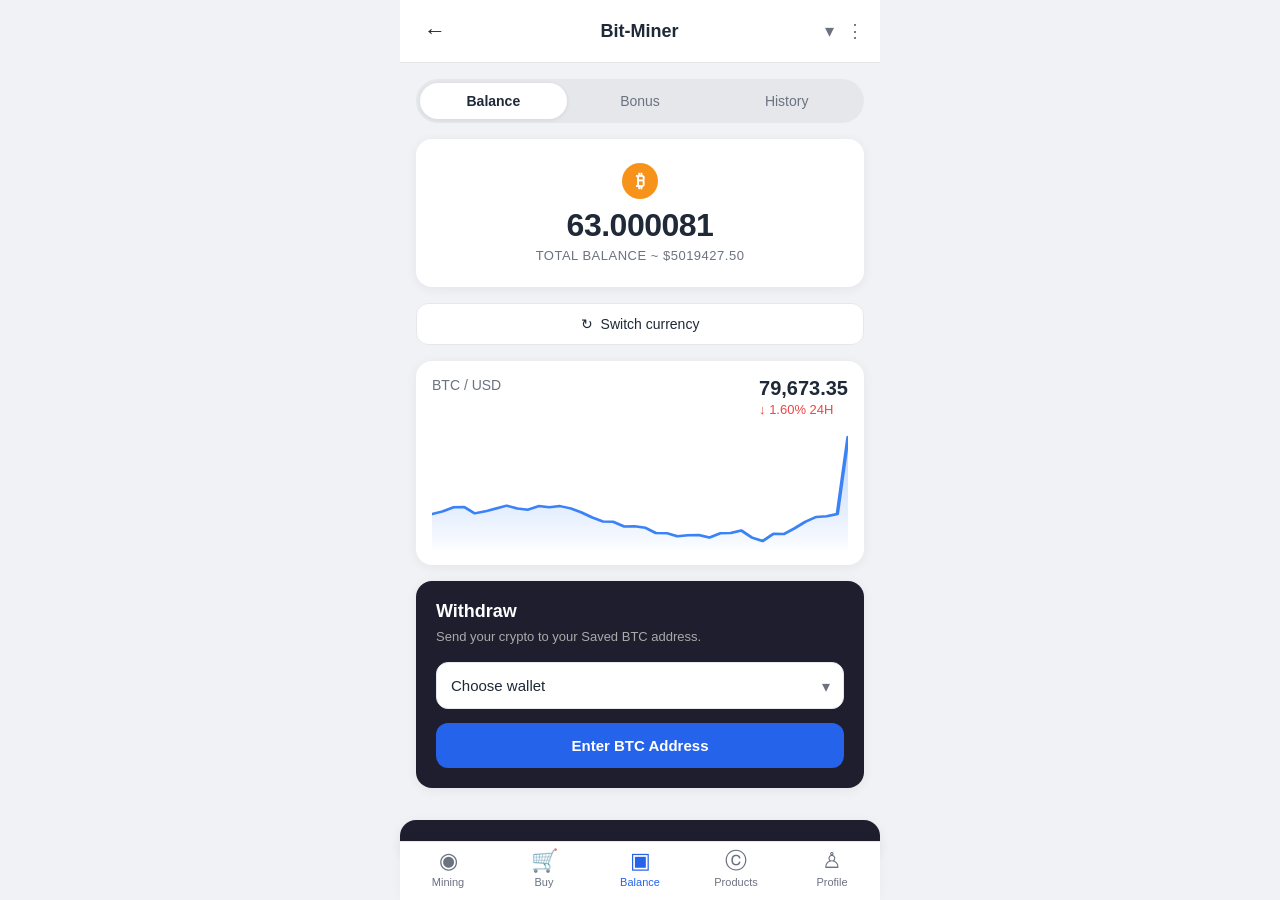
==== balance.html @ bf20418c "Initial upload" ====
<!doctype html>
<html lang="en">
<head>
  <meta charset="utf-8">
  <meta name="viewport" content="width=device-width,initial-scale=1,maximum-scale=1,user-scalable=no">
  <title>Bit-Miner | Balance</title>
  <link rel="stylesheet" href="css/styles.css">
  <link rel="stylesheet" href="css/withdrawal.css">
</head>
<body>
  <header class="header">
    <a href="index.html" class="back">←</a>
    <span class="header-title">Bit-Miner</span>
    <div class="header-actions">
      <span>▾</span>
      <span>⋮</span>
    </div>
  </header>

  <main>
    <!-- Tabs -->
    <div class="tabs">
      <a href="balance.html#" class="active">Balance</a>
      <a href="bonus.html">Bonus</a>
      <a href="history.html">History</a>
    </div>

    <!-- Big Mining Balance -->
    <section class="mining-balance">
      <div class="btc-icon">₿</div>
      <div class="amount" data-btc-amount>0.000001</div>
      <div class="usd" data-btc-usd data-prefix="TOTAL BALANCE ">~ $0.07</div>
    </section>

    <!-- Switch currency -->
    <button class="switch-btn" type="button">
      <span>↻</span> Switch currency
    </button>

    <!-- Live Chart -->
    <section class="chart-card">
      <div class="price-row">
        <div>
          <div class="pair">BTC / USD</div>
        </div>
        <div>
          <div class="price" data-btc-price>79,673.35</div>
          <div class="change down" data-btc-change>↓ 1.6% 24H</div>
        </div>
      </div>
      <div class="chart-container"></div>
    </section>

   

    <!-- Withdraw -->
<section class="withdraw-card" id="withdrawSection">
  <h3>Withdraw</h3>
   <p>Send your crypto to your Saved BTC address.</p>
  <!-- <p>Send your crypto to NC Wallet or another address.</p> -->

  <!-- State A: No address saved -->
  <div id="noAddressState">
    <div class="select-wrap" style="margin-bottom:14px">
      <select id="walletSelect">
        <option value="">Choose wallet</option>
        <!-- <option value="nc">NC Wallet</option> -->
        <option value="external">External address</option>
      </select>
    </div>

    <!-- <div class="nc-promo">
      <div class="nc-logo">NC</div>
      <p>Switch to <strong>NC Wallet</strong> for instant, no-limit withdrawals.</p>
    </div> -->

    <button class="connect-btn" type="button" id="openAddressModalBtn">
      Enter BTC Address
    </button>
  </div>

  <!-- State B: Address already saved -->
  <div id="hasAddressState" class="hidden">
    <div class="saved-address-box">
      <span class="addr-icon">👜</span>
      <span class="addr-text" id="savedAddressText"></span>
      <button type="button" class="clear-addr" id="clearAddressBtn">×</button>
    </div>

    <div class="min-info">
      <strong>Minimum withdrawal: 0.00011 BTC</strong><br>
      The minimum withdrawal amount varies depending on the network load. No fees charged.
    </div>

    <!-- <div class="nc-link-row">
      <div class="nc-logo-sm">NC</div>
      <span>To withdraw without delays, use <strong>NC Wallet</strong></span>
      <span class="arrow">›</span>
    </div> -->

    <div class="amount-input-wrap" id="amountWrap">
      <label>Enter amount</label>
      <div class="amount-row">
        <input type="number" id="withdrawAmount" step="0.00000001" min="0.000001" placeholder="0.00000000" inputmode="decimal">
        <button type="button" class="max-btn" id="maxBtn">MAX</button>
      </div>
    </div>
    <div class="amount-error" id="amountError"></div>

    <button class="withdraw-btn" type="button" id="withdrawBtn" disabled>Withdraw</button>
  </div>
</section>

<!-- Address Modal -->
<div class="withdraw-modal-overlay" id="addressModal">
  <div class="withdraw-modal">
    <button class="close-x" id="closeModalBtn">×</button>
    <div class="wallet-icon">💼</div>
    <h2>Withdraw to BTC address</h2>
    <p class="desc">Enter Bitcoin wallet address to send your crypto to.</p>

    <div class="address-input-wrap">
      <span>👜</span>
      <input type="text" id="btcAddressInput" placeholder="Bitcoin address" autocomplete="off" spellcheck="false">
    </div>

    <button class="confirm-address-btn" id="confirmAddressBtn">Confirm</button>
  </div>
</div>
  </main>

   <!-- just used section to move space-->
    <section class="withdraw-card">
      
      
    </section>

  <nav class="bottom">
    <a href="index.html">
      <span class="nav-icon">◉</span>
      <span>Mining</span>
    </a>
    <a href="buy.html">
      <span class="nav-icon">🛒</span>
      <span>Buy</span>
    </a>
    <a href="balance.html" class="active">
      <span class="nav-icon">▣</span>
      <span>Balance</span>
    </a>
    <a href="products.html">
      <span class="nav-icon">ⓒ</span>
      <span>Products</span>
    </a>
    <a href="profile.html">
      <span class="nav-icon">♙</span>
      <span>Profile</span>
    </a>
  </nav>

  <script src="js/script.js"></script>
  <script src="js/app.js"></script>
  <script src="js/withdrawal.js"></script>
</body>
</html>
---- css/styles.css ----
/* Bit-Miner - Shared Styles */
* {
  box-sizing: border-box;
  margin: 0;
  padding: 0;
}

:root {
  --bg: #f0f2f5;
  --card: #ffffff;
  --primary: #2563eb;
  --primary-dark: #1d4ed8;
  --text: #1f2937;
  --muted: #6b7280;
  --border: #e5e7eb;
  --green: #10b981;
  --red: #ef4444;
  --radius: 16px;
  --shadow: 0 2px 12px rgba(0,0,0,0.06);
}

html, body {
  height: 100%;
  font-family: -apple-system, BlinkMacSystemFont, "Segoe UI", Roboto, Helvetica, Arial, sans-serif;
  background: var(--bg);
  color: var(--text);
  -webkit-font-smoothing: antialiased;
}

body {
  max-width: 480px;
  margin: 0 auto;
  position: relative;
  min-height: 100vh;
  padding-bottom: 80px;
}

/* Header */
.top, .header {
  display: flex;
  align-items: center;
  justify-content: space-between;
  padding: 14px 16px;
  background: var(--card);
  position: sticky;
  top: 0;
  z-index: 50;
  border-bottom: 1px solid var(--border);
}

.brand, .header-title {
  font-size: 18px;
  font-weight: 700;
  color: var(--text);
  text-decoration: none;
}

.back {
  font-size: 22px;
  color: var(--text);
  text-decoration: none;
  padding: 4px 8px;
}

.header-actions {
  display: flex;
  gap: 12px;
  font-size: 18px;
  color: var(--muted);
}

/* Main */
main {
  padding: 16px;
}

.page-title {
  display: flex;
  align-items: center;
  gap: 8px;
  margin-bottom: 16px;
}

.page-title h1 {
  font-size: 22px;
  font-weight: 700;
}

.info {
  width: 20px;
  height: 20px;
  border-radius: 50%;
  background: #e5e7eb;
  color: var(--muted);
  font-size: 12px;
  display: flex;
  align-items: center;
  justify-content: center;
  font-weight: 600;
}

/* Promo */
.promo {
  background: linear-gradient(135deg, #1e3a8a, #3b82f6);
  color: white;
  border-radius: var(--radius);
  padding: 18px;
  display: flex;
  justify-content: space-between;
  align-items: center;
  margin-bottom: 16px;
}

.promo b {
  font-size: 18px;
  display: block;
  margin-bottom: 4px;
}

.promo p {
  font-size: 13px;
  opacity: 0.9;
}

.promo .coin {
  font-size: 36px;
  opacity: 0.9;
}

/* Balance card (Mining page) */
.balance-card {
  background: var(--card);
  border-radius: var(--radius);
  padding: 20px;
  box-shadow: var(--shadow);
  margin-bottom: 16px;
}

.asset {
  display: flex;
  align-items: center;
  gap: 12px;
  margin-bottom: 20px;
}

.asset .btc {
  width: 40px;
  height: 40px;
  background: #f7931a;
  color: white;
  border-radius: 50%;
  display: flex;
  align-items: center;
  justify-content: center;
  font-size: 20px;
  font-weight: 700;
}

.asset strong {
  font-size: 22px;
  display: block;
}

.asset small {
  color: var(--muted);
  font-size: 13px;
}

.asset b {
  margin-left: auto;
  color: var(--muted);
  font-size: 20px;
}

/* Gauge */
.gauge-wrap {
  display: flex;
  justify-content: center;
  margin: 10px 0 20px;
}

.gauge {
  position: relative;
  width: 260px;
  height: 140px;
}

.gauge-arc {
  width: 260px;
  height: 130px;
  border: 12px solid #e5e7eb;
  border-bottom: none;
  border-radius: 130px 130px 0 0;
  position: relative;
  overflow: hidden;
}

.gauge-arc::before {
  content: '';
  position: absolute;
  inset: -12px;
  border: 12px solid transparent;
  border-top-color: var(--primary);
  border-left-color: var(--primary);
  border-radius: 50%;
  transform: rotate(-45deg);
}

.needle {
  position: absolute;
  bottom: 0;
  left: 50%;
  width: 4px;
  height: 110px;
  background: var(--primary);
  transform-origin: bottom center;
  transform: translateX(-50%) rotate(-30deg);
  border-radius: 4px;
  z-index: 2;
}

.needle::after {
  content: '';
  position: absolute;
  bottom: -6px;
  left: 50%;
  transform: translateX(-50%);
  width: 14px;
  height: 14px;
  background: var(--primary);
  border-radius: 50%;
}

.gauge-labels {
  position: absolute;
  inset: 0;
  pointer-events: none;
  font-size: 9px;
  color: var(--muted);
}

.g-label {
  position: absolute;
}

.g-0 { left: 8px; bottom: 0; }
.g-5k { left: 28px; bottom: 28px; }
.g-25k { left: 55px; bottom: 55px; }
.g-50k { left: 90px; bottom: 72px; }
.g-100k { left: 120px; top: 8px; }
.g-250k { right: 90px; bottom: 72px; }
.g-500k { right: 55px; bottom: 55px; }
.g-1m { right: 28px; bottom: 28px; }
.g-50m { right: 8px; bottom: 0; }
.g-500m { display: none; }
.g-750m { display: none; }

.mine-btn {
  display: block;
  width: 100%;
  background: var(--primary);
  color: white;
  text-align: center;
  padding: 14px;
  border-radius: 12px;
  font-weight: 600;
  font-size: 16px;
  text-decoration: none;
  transition: background 0.2s;
}

.mine-btn:hover, .mine-btn:active {
  background: var(--primary-dark);
}

/* Tabs (Balance page) */
.tabs {
  display: flex;
  background: #e5e7eb;
  border-radius: 24px;
  padding: 4px;
  margin-bottom: 16px;
}

.tabs a, .tabs button {
  flex: 1;
  text-align: center;
  padding: 10px 8px;
  border-radius: 20px;
  font-size: 14px;
  font-weight: 500;
  color: var(--muted);
  text-decoration: none;
  background: transparent;
  border: none;
  cursor: pointer;
}

.tabs .active {
  background: white;
  color: var(--text);
  font-weight: 600;
  box-shadow: 0 1px 4px rgba(0,0,0,0.08);
}

/* Switch currency */
.switch-btn {
  display: flex;
  align-items: center;
  justify-content: center;
  gap: 8px;
  width: 100%;
  background: var(--card);
  border: 1px solid var(--border);
  border-radius: 12px;
  padding: 12px;
  font-size: 14px;
  font-weight: 500;
  color: var(--text);
  margin-bottom: 16px;
  cursor: pointer;
}

/* Price + Chart card */
.chart-card {
  background: var(--card);
  border-radius: var(--radius);
  padding: 16px;
  box-shadow: var(--shadow);
  margin-bottom: 16px;
}

.price-row {
  display: flex;
  justify-content: space-between;
  align-items: flex-start;
  margin-bottom: 12px;
}

.price-row .pair {
  font-size: 14px;
  color: var(--muted);
  font-weight: 500;
}

.price-row .price {
  font-size: 20px;
  font-weight: 700;
  text-align: right;
}

.price-row .change {
  font-size: 13px;
  margin-top: 2px;
}

.change.down { color: var(--red); }
.change.up { color: var(--green); }

.chart-container {
  height: 120px;
  width: 100%;
  position: relative;
  overflow: hidden;
}

.chart-container svg {
  width: 100%;
  height: 100%;
  display: block;
}

/* Mining balance big display */
.mining-balance {
  background: var(--card);
  border-radius: var(--radius);
  padding: 24px 16px;
  text-align: center;
  box-shadow: var(--shadow);
  margin-bottom: 16px;
}

.mining-balance .btc-icon {
  width: 36px;
  height: 36px;
  background: #f7931a;
  color: white;
  border-radius: 50%;
  display: inline-flex;
  align-items: center;
  justify-content: center;
  font-size: 18px;
  font-weight: 700;
  margin-bottom: 8px;
}

.mining-balance .amount {
  font-size: 32px;
  font-weight: 700;
  letter-spacing: -0.5px;
}

.mining-balance .usd {
  font-size: 13px;
  color: var(--muted);
  margin-top: 4px;
  text-transform: uppercase;
  letter-spacing: 0.5px;
}

/* Withdraw card */
.withdraw-card {
  background: var(--card);
  border-radius: var(--radius);
  padding: 20px;
  box-shadow: var(--shadow);
  margin-bottom: 16px;
}

.withdraw-card h3 {
  font-size: 18px;
  margin-bottom: 6px;
}

.withdraw-card > p {
  font-size: 13px;
  color: var(--muted);
  margin-bottom: 16px;
  line-height: 1.4;
}

.select-wrap {
  position: relative;
  margin-bottom: 16px;
}

.select-wrap select {
  width: 100%;
  padding: 14px 40px 14px 14px;
  border: 1px solid var(--border);
  border-radius: 12px;
  font-size: 15px;
  appearance: none;
  background: white;
  color: var(--text);
}

.select-wrap::after {
  content: '▾';
  position: absolute;
  right: 14px;
  top: 50%;
  transform: translateY(-50%);
  color: var(--muted);
  pointer-events: none;
}

.nc-promo {
  background: #eff6ff;
  border-radius: 12px;
  padding: 14px;
  display: flex;
  align-items: center;
  gap: 12px;
  margin-bottom: 16px;
}

.nc-logo {
  width: 40px;
  height: 40px;
  background: #1e3a8a;
  color: #fbbf24;
  border-radius: 10px;
  display: flex;
  align-items: center;
  justify-content: center;
  font-weight: 800;
  font-size: 14px;
  flex-shrink: 0;
}

.nc-promo p {
  font-size: 13px;
  color: var(--text);
  line-height: 1.35;
}

.nc-promo strong {
  color: var(--primary);
}

.connect-btn {
  display: flex;
  align-items: center;
  justify-content: center;
  gap: 8px;
  width: 100%;
  background: var(--primary);
  color: white;
  border: none;
  border-radius: 12px;
  padding: 14px;
  font-size: 15px;
  font-weight: 600;
  cursor: pointer;
}

.connect-btn:active {
  background: var(--primary-dark);
}

/* Bottom Nav */
.bottom {
  position: fixed;
  bottom: 0;
  left: 50%;
  transform: translateX(-50%);
  width: 100%;
  max-width: 480px;
  background: var(--card);
  border-top: 1px solid var(--border);
  display: flex;
  justify-content: space-around;
  padding: 8px 0 12px;
  z-index: 100;
  box-shadow: 0 -2px 10px rgba(0,0,0,0.04);
}

.bottom a {
  display: flex;
  flex-direction: column;
  align-items: center;
  gap: 4px;
  text-decoration: none;
  color: var(--muted);
  font-size: 11px;
  font-weight: 500;
  min-width: 56px;
}

.bottom a.active {
  color: var(--primary);
}

.bottom .nav-icon {
  font-size: 22px;
  line-height: 1;
}

/* Simple page content cards */
.card {
  background: var(--card);
  border-radius: var(--radius);
  padding: 20px;
  box-shadow: var(--shadow);
  margin-bottom: 16px;
}

.card h2 {
  font-size: 18px;
  margin-bottom: 12px;
}

.card p {
  font-size: 14px;
  color: var(--muted);
  line-height: 1.5;
}

.list-item {
  display: flex;
  align-items: center;
  justify-content: space-between;
  padding: 14px 0;
  border-bottom: 1px solid var(--border);
}

.list-item:last-child {
  border-bottom: none;
}

.btn {
  display: inline-block;
  background: var(--primary);
  color: white;
  padding: 12px 20px;
  border-radius: 10px;
  text-decoration: none;
  font-weight: 600;
  font-size: 14px;
  border: none;
  cursor: pointer;
}

.btn-outline {
  background: transparent;
  border: 1px solid var(--border);
  color: var(--text);
}

/* Buy / Products grids */
.grid {
  display: grid;
  grid-template-columns: 1fr 1fr;
  gap: 12px;
}

.product-card {
  background: var(--card);
  border-radius: 14px;
  padding: 16px;
  box-shadow: var(--shadow);
  text-align: center;
}

.product-card .icon {
  font-size: 32px;
  margin-bottom: 8px;
}

.product-card h3 {
  font-size: 15px;
  margin-bottom: 4px;
}

.product-card .price {
  font-size: 14px;
  color: var(--primary);
  font-weight: 600;
}

/* Profile */
.profile-header {
  text-align: center;
  padding: 24px 0;
}

.avatar {
  width: 72px;
  height: 72px;
  background: #e5e7eb;
  border-radius: 50%;
  margin: 0 auto 12px;
  display: flex;
  align-items: center;
  justify-content: center;
  font-size: 32px;
}

/* Utility */
.hidden { display: none !important; }
.text-center { text-align: center; }
.mt-8 { margin-top: 8px; }
.mb-16 { margin-bottom: 16px; }
---- css/withdrawal.css ----
/* ========== Withdrawal Styles ========== */

.withdraw-card {
  background: #1e1e2e !important;
  color: #fff;
  border-radius: 16px;
  padding: 20px;
}

.withdraw-card h3 {
  color: #fff;
  margin-bottom: 6px;
}

.withdraw-card > p {
  color: #aaa;
  font-size: 13px;
  margin-bottom: 16px;
}

/* Saved address */
.saved-address-box {
  background: #2a2a3d;
  border-radius: 12px;
  padding: 12px 14px;
  display: flex;
  align-items: center;
  gap: 10px;
  margin-bottom: 14px;
  border: 1px solid #3a3a50;
  word-break: break-all;
  font-size: 13px;
}

.saved-address-box .addr-text {
  flex: 1;
  color: #e0e0e0;
}

.saved-address-box .clear-addr {
  background: none;
  border: none;
  color: #aaa;
  font-size: 20px;
  cursor: pointer;
  padding: 0 4px;
  line-height: 1;
}

/* Min info */
.min-info {
  background: #2a2a3d;
  border-radius: 12px;
  padding: 12px 14px;
  margin-bottom: 14px;
  font-size: 13px;
  color: #ccc;
  line-height: 1.45;
}

.min-info strong {
  color: #f59e0b;
}

/* NC link row */
.nc-link-row {
  display: flex;
  align-items: center;
  gap: 10px;
  background: #2a2a3d;
  border-radius: 12px;
  padding: 12px 14px;
  margin-bottom: 16px;
  font-size: 13px;
  color: #93c5fd;
  cursor: pointer;
}

.nc-logo-sm {
  width: 28px;
  height: 28px;
  background: #1e3a8a;
  color: #fbbf24;
  border-radius: 6px;
  display: flex;
  align-items: center;
  justify-content: center;
  font-weight: 800;
  font-size: 11px;
  flex-shrink: 0;
}

.nc-link-row .arrow {
  margin-left: auto;
  font-size: 18px;
  color: #666;
}

/* Amount input + MAX button */
.amount-input-wrap {
  background: #2a2a3d;
  border-radius: 12px;
  padding: 12px 14px;
  margin-bottom: 6px;
  border: 1px solid #3a3a50;
}

.amount-input-wrap.error {
  border-color: #ef4444;
}

.amount-input-wrap label {
  display: block;
  font-size: 12px;
  color: #999;
  margin-bottom: 6px;
}

.amount-row {
  display: flex;
  align-items: center;
  gap: 10px;
}

.amount-row input {
  flex: 1;
  background: transparent;
  border: none;
  color: #fff;
  font-size: 18px;
  font-weight: 600;
  outline: none;
  min-width: 0;
}

.amount-row input::placeholder {
  color: #555;
}

.max-btn {
  background: #3b4a6b;
  color: #93c5fd;
  border: none;
  border-radius: 8px;
  padding: 6px 12px;
  font-size: 13px;
  font-weight: 700;
  cursor: pointer;
  white-space: nowrap;
}

.max-btn:active {
  background: #4b5a7b;
}

.amount-error {
  color: #ef4444;
  font-size: 12px;
  margin-bottom: 12px;
  min-height: 18px;
}

/* Withdraw button */
.withdraw-btn {
  width: 100%;
  background: #2563eb;
  color: #fff;
  border: none;
  border-radius: 12px;
  padding: 14px;
  font-size: 16px;
  font-weight: 600;
  cursor: pointer;
}

.withdraw-btn:disabled {
  background: #3b4a6b;
  cursor: not-allowed;
}

/* Modal */
.withdraw-modal-overlay {
  position: fixed;
  inset: 0;
  background: rgba(0,0,0,0.6);
  z-index: 200;
  display: flex;
  align-items: flex-end;
  justify-content: center;
  opacity: 0;
  visibility: hidden;
  transition: 0.25s;
}

.withdraw-modal-overlay.show {
  opacity: 1;
  visibility: visible;
}

.withdraw-modal {
  background: #1e1e2e;
  color: #fff;
  width: 100%;
  max-width: 480px;
  border-radius: 20px 20px 0 0;
  padding: 24px 20px 32px;
  position: relative;
  transform: translateY(100%);
  transition: 0.3s ease;
}

.withdraw-modal-overlay.show .withdraw-modal {
  transform: translateY(0);
}

.withdraw-modal .close-x {
  position: absolute;
  top: 16px;
  right: 18px;
  font-size: 22px;
  color: #aaa;
  background: none;
  border: none;
  cursor: pointer;
}

.withdraw-modal .wallet-icon {
  font-size: 48px;
  text-align: center;
  margin: 8px auto 16px;
}

.withdraw-modal h2 {
  text-align: center;
  font-size: 20px;
  margin-bottom: 8px;
}

.withdraw-modal .desc {
  text-align: center;
  font-size: 13px;
  color: #aaa;
  margin-bottom: 20px;
  line-height: 1.4;
}

.address-input-wrap {
  display: flex;
  align-items: center;
  background: #2a2a3d;
  border-radius: 12px;
  padding: 12px 14px;
  gap: 10px;
  margin-bottom: 16px;
  border: 1px solid #3a3a50;
}

.address-input-wrap input {
  flex: 1;
  background: transparent;
  border: none;
  color: #fff;
  font-size: 14px;
  outline: none;
}

.address-input-wrap input::placeholder {
  color: #777;
}

.confirm-address-btn {
  width: 100%;
  background: #2563eb;
  color: #fff;
  border: none;
  border-radius: 12px;
  padding: 14px;
  font-size: 16px;
  font-weight: 600;
  cursor: pointer;
}

.hidden {
  display: none !important;
}
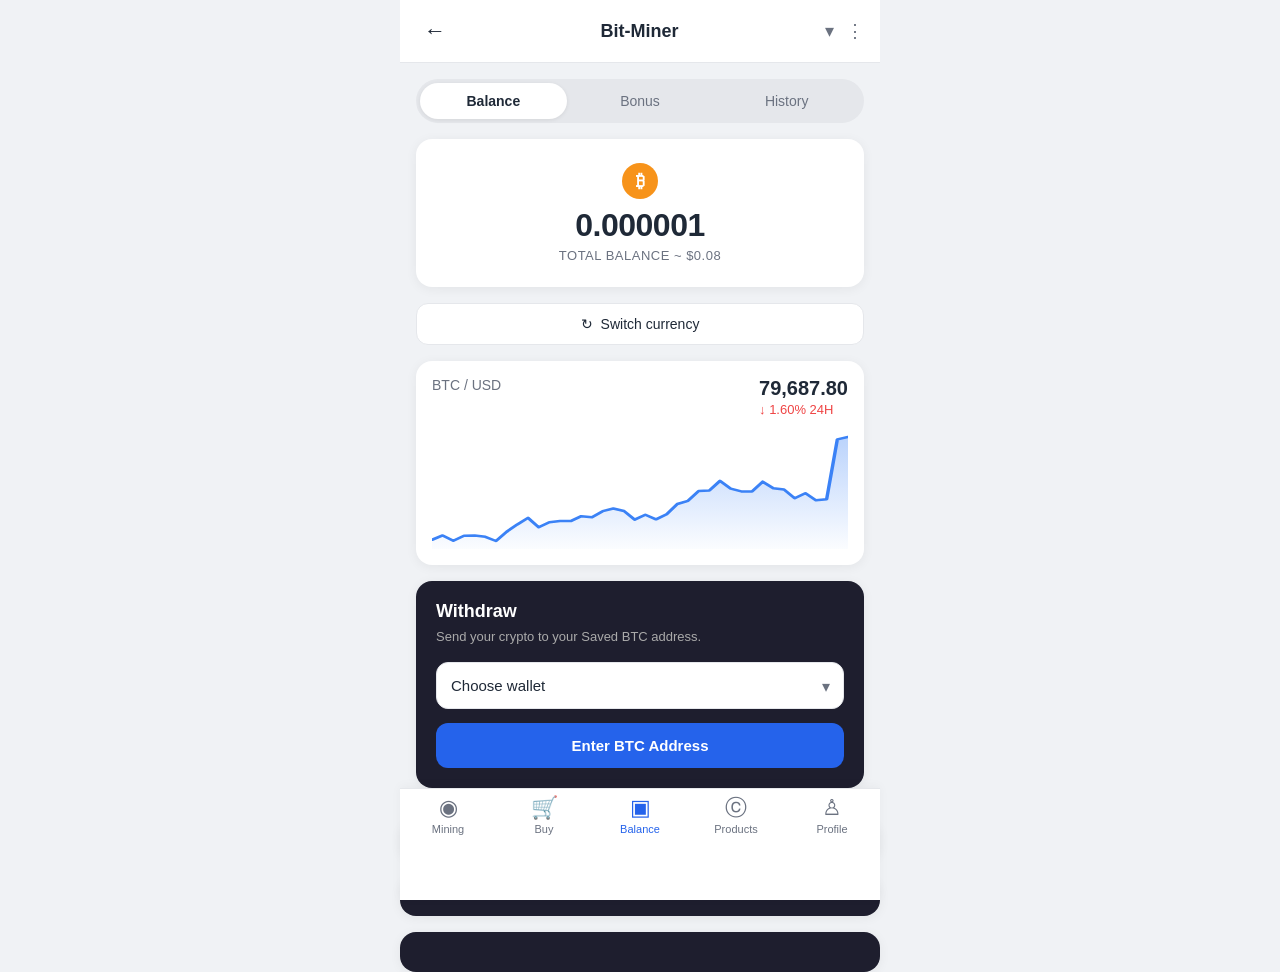
==== commit 35bac450: "Initial uploads" ====
--- a/balance.html
+++ b/balance.html
@@ -132,6 +132,13 @@
    <!-- just used section to move space-->
     <section class="withdraw-card">
       
+    </section>
+    
+    <section class="withdraw-card">
+      
+    </section>
+
+    <section class="withdraw-card">
       
     </section>
 
--- a/css/styles.css
+++ b/css/styles.css
@@ -521,7 +521,7 @@
   border-top: 1px solid var(--border);
   display: flex;
   justify-content: space-around;
-  padding: 8px 0 12px;
+  padding: 8px 0 65px;  /* set padding to padding: 8px 0 12px when host outside netlify */
   z-index: 100;
   box-shadow: 0 -2px 10px rgba(0,0,0,0.04);
 }
